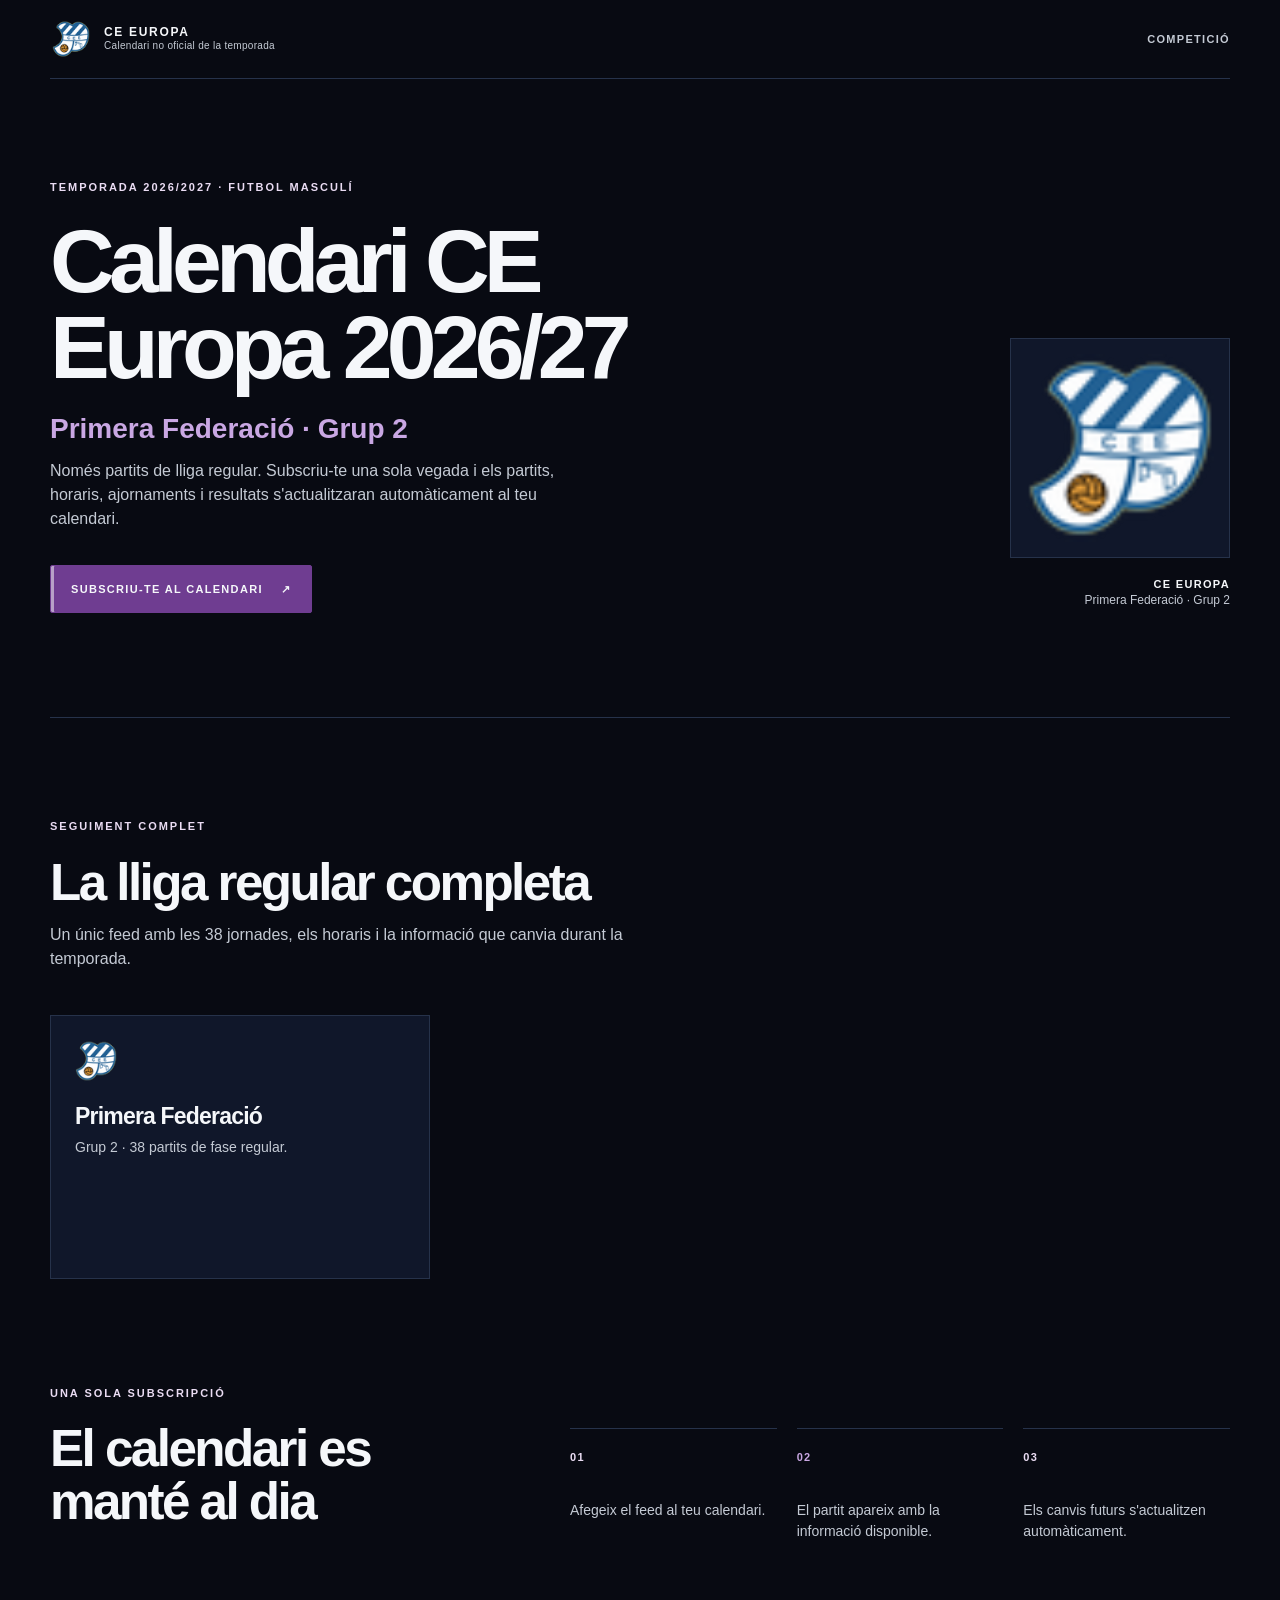
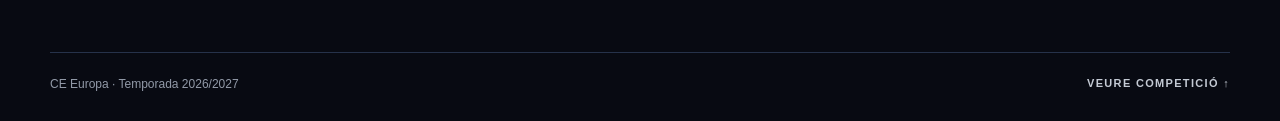
==== public/index.html @ 1fd5951b "feat: add CE Europa calendar sync" ====
<!doctype html>
<html lang="ca">
  <head>
    <meta charset="utf-8" />
    <meta name="viewport" content="width=device-width, initial-scale=1" />
    <meta name="theme-color" content="#09080f" />
    <meta name="description" content="Calendari públic del CE Europa a Primera Federació 2026/27, Grup 2." />
    <title>Calendari CE Europa 2026/27</title>
    <link rel="icon" href="./favicon.svg" type="image/svg+xml" />
    <link rel="stylesheet" href="./styles.css" />
  </head>
  <body>
    <header class="site-header">
      <a class="brand" href="./" aria-label="Inici — CE Europa">
        <img class="brand-shield" src="./assets/europa-crest.png" alt="" width="44" height="40" />
        <span class="wordmark-copy"><strong>CE EUROPA</strong><small>Calendari no oficial de la temporada</small></span>
      </a>
      <a class="header-link" href="#competicions">Competició</a>
    </header>

    <main>
      <section class="hero" aria-labelledby="hero-title">
        <div class="hero-copy">
          <p class="eyebrow">TEMPORADA 2026/2027 · FUTBOL MASCULÍ</p>
          <h1 id="hero-title">Calendari CE Europa 2026/27</h1>
          <p class="hero-subtitle">Primera Federació · Grup 2</p>
          <p class="hero-body">Només partits de lliga regular. Subscriu-te una sola vegada i els partits, horaris, ajornaments i resultats s'actualitzaran automàticament al teu calendari.</p>
          <button class="button button-primary" type="button" data-open-subscription>SUBSCRIU-TE AL CALENDARI <span aria-hidden="true">↗</span></button>
        </div>
        <div class="hero-aside" aria-label="Calendari del CE Europa">
          <div class="hero-shield-frame"><img class="hero-shield" src="./assets/europa-crest.png" alt="Escut del CE Europa" width="190" height="174" /></div>
          <p><span>CE EUROPA</span><br />Primera Federació · Grup 2</p>
        </div>
      </section>

      <section class="competition-section" id="competicions" aria-labelledby="competition-title">
        <div class="section-heading">
          <p class="eyebrow">SEGUIMENT COMPLET</p>
          <h2 id="competition-title">La lliga regular completa</h2>
          <p>Un únic feed amb les 38 jornades, els horaris i la informació que canvia durant la temporada.</p>
        </div>
        <div class="competition-grid">
          <article class="competition-card">
            <img class="competition-logo" src="./assets/europa-crest.png" alt="" aria-hidden="true" width="42" height="42" />
            <h3>Primera Federació</h3>
            <p>Grup 2 · 38 partits de fase regular.</p>
          </article>
        </div>
      </section>

      <section class="how-section" aria-labelledby="how-title">
        <div class="section-heading compact-heading"><p class="eyebrow">UNA SOLA SUBSCRIPCIÓ</p><h2 id="how-title">El calendari es manté al dia</h2></div>
        <div class="steps-grid">
          <div class="step"><span>01</span><p>Afegeix el feed al teu calendari.</p></div>
          <div class="step"><span>02</span><p>El partit apareix amb la informació disponible.</p></div>
          <div class="step"><span>03</span><p>Els canvis futurs s'actualitzen automàticament.</p></div>
        </div>
      </section>
    </main>

    <footer class="site-footer"><span>CE Europa · Temporada 2026/2027</span><a href="#competicions">Veure competició ↑</a></footer>

    <dialog class="subscription-modal" id="subscription-modal" aria-labelledby="modal-title">
      <div class="modal-inner">
        <button class="modal-close" type="button" aria-label="Tanca" data-close-subscription>×</button>
        <p class="eyebrow">AFEGEIX EL CALENDARI</p>
        <h2 id="modal-title">Subscriu-te una sola vegada</h2>
        <p class="modal-intro">Feed HTTPS: els horaris, ajornaments i resultats es mantindran actualitzats automàticament. Actualització automàtica cada 24 hores.</p>
        <div class="feed-box"><span class="feed-label">ENLLAÇ DEL CALENDARI</span><code id="feed-url">Calculant l'enllaç…</code><button class="button button-secondary" type="button" id="copy-feed">COPIA L'ENLLAÇ</button><p class="copy-feedback" id="copy-feedback" role="status" aria-live="polite"></p></div>
        <div class="subscription-options">
          <article class="subscription-option"><span class="option-kicker">01 · GOOGLE</span><h3>Google Calendar</h3><ol><li>Des d'un ordinador, obre Google Calendar.</li><li>Ves a Altres calendaris → + → Des d'URL.</li><li>Enganxa aquest enllaç.</li><li>Confirma l'addició del calendari.</li></ol><details class="android-help"><summary>Si no apareix a Android</summary><p>Obre Google Calendar al mòbil → Configuració → selecciona el teu compte de Google → Mostra'n més → <span id="android-calendar-name">Calendari CE Europa 2026/27</span> → activa Sincronitza.</p></details></article>
          <article class="subscription-option"><span class="option-kicker">02 · APPLE</span><h3>Apple Calendar</h3><p>Afegeix el calendari de subscripció amb aquest enllaç.</p><a class="text-link" id="apple-link" href="#">OBRE AMB APPLE CALENDAR ↗</a></article>
        </div>
        <p class="modal-note">No és una descàrrega. És una subscripció que es refresca segons el calendari de cada servei.</p>
      </div>
    </dialog>
    <script src="./app.js"></script>
  </body>
</html>
---- public/styles.css ----
:root {
  --ink: #f5f7fa;
  --muted: #c4cad4;
  --subtle: #929aa8;
  --canvas: #080a12;
  --canvas-soft: #0b1020;
  --panel: #10172a;
  --panel-strong: #15213a;
  --line: #26324a;
  --blau: #6f3d91;
  --blau-deep: #4f276c;
  --blau-light: #c9a7e3;
  --grana: #b8a1c8;
  --grana-bright: #eadcf3;
  --max-width: 1180px;
}

* { box-sizing: border-box; }

html { scroll-behavior: smooth; }

body {
  margin: 0;
  min-width: 320px;
  overflow-x: hidden;
  background: var(--canvas);
  color: var(--ink);
  font-family: Inter, ui-sans-serif, -apple-system, BlinkMacSystemFont, "Segoe UI", sans-serif;
  font-size: 16px;
  line-height: 1.5;
}

a { color: inherit; text-decoration: none; }
button { font: inherit; }

:where(a, button, summary):focus-visible {
  outline: 3px solid var(--grana-bright);
  outline-offset: 4px;
}

.site-header,
.site-footer {
  width: min(calc(100% - 64px), var(--max-width));
  margin: 0 auto;
}

.site-header {
  display: flex;
  align-items: center;
  justify-content: space-between;
  gap: 24px;
  padding: 20px 0;
  border-bottom: 1px solid var(--line);
}

.brand {
  display: inline-flex;
  min-width: 0;
  align-items: center;
  gap: 12px;
}

.brand-shield {
  display: block;
  flex: 0 0 42px;
  width: 42px;
  height: 38px;
  object-fit: contain;
}

.wordmark-copy {
  display: flex;
  min-width: 0;
  flex-direction: column;
  gap: 1px;
}

.wordmark-copy strong {
  color: var(--ink);
  font-size: 12px;
  font-weight: 800;
  letter-spacing: .14em;
  line-height: 1.1;
  white-space: nowrap;
}

.wordmark-copy small {
  color: var(--muted);
  font-size: 10px;
  letter-spacing: .03em;
  line-height: 1.25;
  white-space: nowrap;
}

.header-link, .site-footer a {
  color: var(--muted);
  font-size: 11px;
  font-weight: 700;
  letter-spacing: .12em;
  text-transform: uppercase;
}

.header-link:hover, .site-footer a:hover, .text-link:hover { color: var(--blau-light); }

.hero,
.competition-section,
.how-section {
  width: min(calc(100% - 64px), var(--max-width));
  margin: 0 auto;
}

.hero {
  position: relative;
  display: grid;
  grid-template-columns: minmax(0, 1.3fr) minmax(260px, .7fr);
  gap: 72px;
  align-items: end;
  min-height: 575px;
  padding: 100px 0 104px;
  border-bottom: 1px solid var(--line);
}

.hero-copy { min-width: 0; }

.eyebrow {
  margin: 0 0 22px;
  color: var(--grana-bright);
  font-size: 11px;
  font-weight: 800;
  letter-spacing: .18em;
}

h1, h2, h3, p { margin-top: 0; }
h1, h2, h3, p { min-width: 0; overflow-wrap: normal; }
code { min-width: 0; overflow-wrap: anywhere; }

h1 {
  max-width: 760px;
  margin-bottom: 22px;
  color: var(--ink);
  font-size: clamp(3.1rem, 7vw, 6.7rem);
  line-height: .96;
  letter-spacing: -.065em;
}

.hero-subtitle {
  margin-bottom: 14px;
  color: var(--blau-light);
  font-size: clamp(1.25rem, 2.5vw, 1.75rem);
  font-weight: 600;
  line-height: 1.2;
}

.hero-body {
  max-width: 560px;
  margin-bottom: 34px;
  color: var(--muted);
  font-size: 16px;
}

.hero-aside {
  display: flex;
  flex-direction: column;
  align-items: flex-end;
  gap: 18px;
  padding-bottom: 4px;
  color: var(--muted);
  text-align: right;
}

.hero-aside p {
  margin: 0;
  font-size: 12px;
  line-height: 1.4;
}

.hero-aside p span {
  color: var(--ink);
  font-size: 11px;
  font-weight: 800;
  letter-spacing: .12em;
}

.hero-shield-frame {
  position: relative;
  width: 220px;
  padding: 15px;
  border: 1px solid var(--line);
  background: var(--panel);
}

.hero-shield {
  display: block;
  width: 100%;
  height: auto;
  object-fit: contain;
}

.button {
  display: inline-flex;
  align-items: center;
  justify-content: center;
  gap: 18px;
  min-height: 48px;
  border: 1px solid transparent;
  border-radius: 2px;
  padding: 13px 20px;
  cursor: pointer;
  font-size: 11px;
  font-weight: 800;
  letter-spacing: .12em;
  transition: background-color .2s ease, border-color .2s ease, color .2s ease;
}

.button-primary {
  border-color: var(--blau);
  background: var(--blau);
  box-shadow: inset 3px 0 0 var(--grana);
  color: var(--ink);
}

.button-primary:hover, .button-primary:focus-visible {
  border-color: var(--grana-bright);
  background: var(--grana-bright);
}

.button-secondary {
  border-color: var(--blau-light);
  background: transparent;
  color: var(--blau-light);
}

.button-secondary:hover, .button-secondary:focus-visible {
  border-color: var(--grana-bright);
  background: var(--grana-bright);
  color: var(--ink);
}

.competition-section { padding: 100px 0 106px; }

.section-heading { max-width: 620px; margin-bottom: 44px; }

.section-heading h2, .how-section h2 {
  margin-bottom: 14px;
  font-size: clamp(2rem, 4vw, 3.7rem);
  line-height: 1.02;
  letter-spacing: -.05em;
}

.section-heading > p:last-child { margin-bottom: 0; color: var(--muted); }

.competition-grid {
  display: grid;
  grid-template-columns: minmax(0, 380px);
  gap: 12px;
}

.competition-card {
  position: relative;
  min-height: 264px;
  border: 1px solid var(--line);
  padding: 24px;
  background: var(--panel);
  transition: border-color .2s ease, background-color .2s ease, transform .2s ease;
}

.competition-card:hover {
  border-color: var(--blau-deep);
  background: var(--panel-strong);
  transform: translateY(-3px);
}

.competition-logo {
  position: absolute;
  top: 24px;
  left: 24px;
  display: block;
  width: auto;
  max-width: calc(100% - 48px);
  object-fit: contain;
  object-position: left center;
}

.competition-card h3 {
  margin-top: 64px;
  margin-bottom: 8px;
  font-size: 23px;
  line-height: 1.08;
  letter-spacing: -.035em;
}

.competition-card p { margin: 0; color: var(--muted); font-size: 14px; }

.how-section {
  display: grid;
  grid-template-columns: .8fr 1.2fr;
  gap: 80px;
  padding: 0 0 110px;
}

.compact-heading { margin: 0; }

.steps-grid {
  display: grid;
  grid-template-columns: repeat(3, minmax(0, 1fr));
  align-self: end;
  gap: 20px;
}

.step { border-top: 1px solid var(--line); padding-top: 15px; }
.step span { color: var(--grana-bright); font-size: 11px; font-weight: 800; letter-spacing: .12em; }
.step:nth-child(even) span { color: var(--blau-light); }
.step p { margin: 32px 0 0; color: var(--muted); font-size: 14px; }

.site-footer {
  display: flex;
  justify-content: space-between;
  gap: 20px;
  padding: 22px 0 28px;
  border-top: 1px solid var(--line);
  color: var(--subtle);
  font-size: 12px;
}

.subscription-modal {
  width: min(900px, calc(100% - 32px));
  max-height: calc(100dvh - 32px);
  margin: auto;
  border: 1px solid var(--line);
  padding: 0;
  background: var(--canvas-soft);
  box-shadow: 0 24px 80px rgba(0, 0, 0, .45);
  color: var(--ink);
}

.subscription-modal::backdrop { background: rgba(3, 5, 12, .86); }

.modal-inner { position: relative; overflow: auto; padding: 48px; }

.modal-close {
  position: absolute;
  top: 20px;
  right: 22px;
  border: 1px solid transparent;
  background: transparent;
  color: var(--muted);
  cursor: pointer;
  font-size: 30px;
  line-height: 1;
}

.modal-close:hover { color: var(--ink); }

.modal-inner h2 {
  max-width: 560px;
  margin-bottom: 14px;
  font-size: clamp(2rem, 5vw, 3.6rem);
  line-height: 1;
  letter-spacing: -.055em;
}

.modal-intro { max-width: 560px; margin-bottom: 28px; color: var(--muted); }

.feed-box {
  display: grid;
  grid-template-columns: 1fr auto;
  gap: 10px 18px;
  align-items: center;
  margin-bottom: 28px;
  border: 1px solid var(--line);
  padding: 18px;
  background: var(--panel);
}

.feed-label {
  grid-column: 1 / -1;
  color: var(--blau-light);
  font-size: 10px;
  font-weight: 800;
  letter-spacing: .16em;
}

.feed-box code {
  min-width: 0;
  color: var(--ink);
  font-family: ui-monospace, SFMono-Regular, Menlo, monospace;
  font-size: 12px;
  overflow-wrap: anywhere;
}

.copy-feedback {
  grid-column: 1 / -1;
  min-height: 18px;
  margin: 0;
  color: var(--blau-light);
  font-size: 12px;
}

.subscription-options {
  display: grid;
  grid-template-columns: repeat(2, minmax(0, 1fr));
  gap: 12px;
}

.subscription-option {
  min-width: 0;
  border: 1px solid var(--line);
  padding: 22px;
}

.option-kicker { color: var(--blau-light); font-size: 10px; font-weight: 800; letter-spacing: .15em; }
.subscription-option:nth-child(2) .option-kicker { color: var(--grana-bright); }

.subscription-option h3 { margin: 22px 0 10px; font-size: 20px; line-height: 1.05; }
.subscription-option p, .subscription-option li { color: var(--muted); font-size: 13px; }
.subscription-option ol { margin: 0; padding-left: 19px; }
.subscription-option li { margin-bottom: 8px; padding-left: 3px; }

.text-link {
  display: inline-block;
  margin-top: 18px;
  color: var(--blau-light);
  font-size: 10px;
  font-weight: 800;
  letter-spacing: .11em;
}

.android-help { margin-top: 18px; border-top: 1px solid var(--line); padding-top: 13px; }
.android-help summary { color: var(--ink); cursor: pointer; font-size: 12px; }
.android-help p { margin: 12px 0 0; }
.modal-note { margin: 24px 0 0; color: var(--subtle); font-size: 12px; }

@media (max-width: 900px) {
  .hero { grid-template-columns: minmax(0, 1fr) minmax(180px, .5fr); gap: 40px; }
  .competition-grid { grid-template-columns: minmax(0, 380px); }
  .how-section { grid-template-columns: 1fr; gap: 42px; }
  .subscription-options { grid-template-columns: 1fr; }
}

@media (max-width: 640px) {
  .site-header, .site-footer, .hero, .competition-section, .how-section {
    width: min(calc(100% - 36px), var(--max-width));
  }

  .site-header { gap: 12px; padding: 18px 0; }
  .brand-shield { flex-basis: 38px; width: 38px; height: 35px; }
  .wordmark-copy strong { font-size: 11px; letter-spacing: .11em; }
  .wordmark-copy small { font-size: 9px; }
  .header-link { display: none; }

  .hero { display: block; min-height: 0; padding: 76px 0 78px; }
  h1 { font-size: clamp(2.75rem, 14vw, 4.5rem); }
  .hero-subtitle, .hero-body, .section-heading > p:last-child { max-width: 320px; }
  .button-primary { width: 100%; }

  .hero-aside {
    flex-direction: row;
    align-items: center;
    margin-top: 68px;
    text-align: left;
  }

  .hero-shield-frame { width: 112px; padding: 8px; }
  .hero-aside p { font-size: 12px; }
  .hero-aside p span { font-size: 10px; }

  .competition-section { padding: 76px 0 82px; }
  .competition-grid { grid-template-columns: 1fr; }
  .competition-card { min-height: 174px; }
  .steps-grid { grid-template-columns: 1fr; gap: 28px; }
  .step p { margin-top: 16px; }
  .site-footer { align-items: flex-start; flex-direction: column; }

  .subscription-modal {
    width: calc(100% - 20px);
    max-height: calc(100dvh - 20px);
  }

  .modal-inner { padding: 38px 20px 24px; }
  .modal-close { top: 12px; right: 12px; }
  .feed-box { grid-template-columns: 1fr; }
  .feed-box .button { width: 100%; }
}
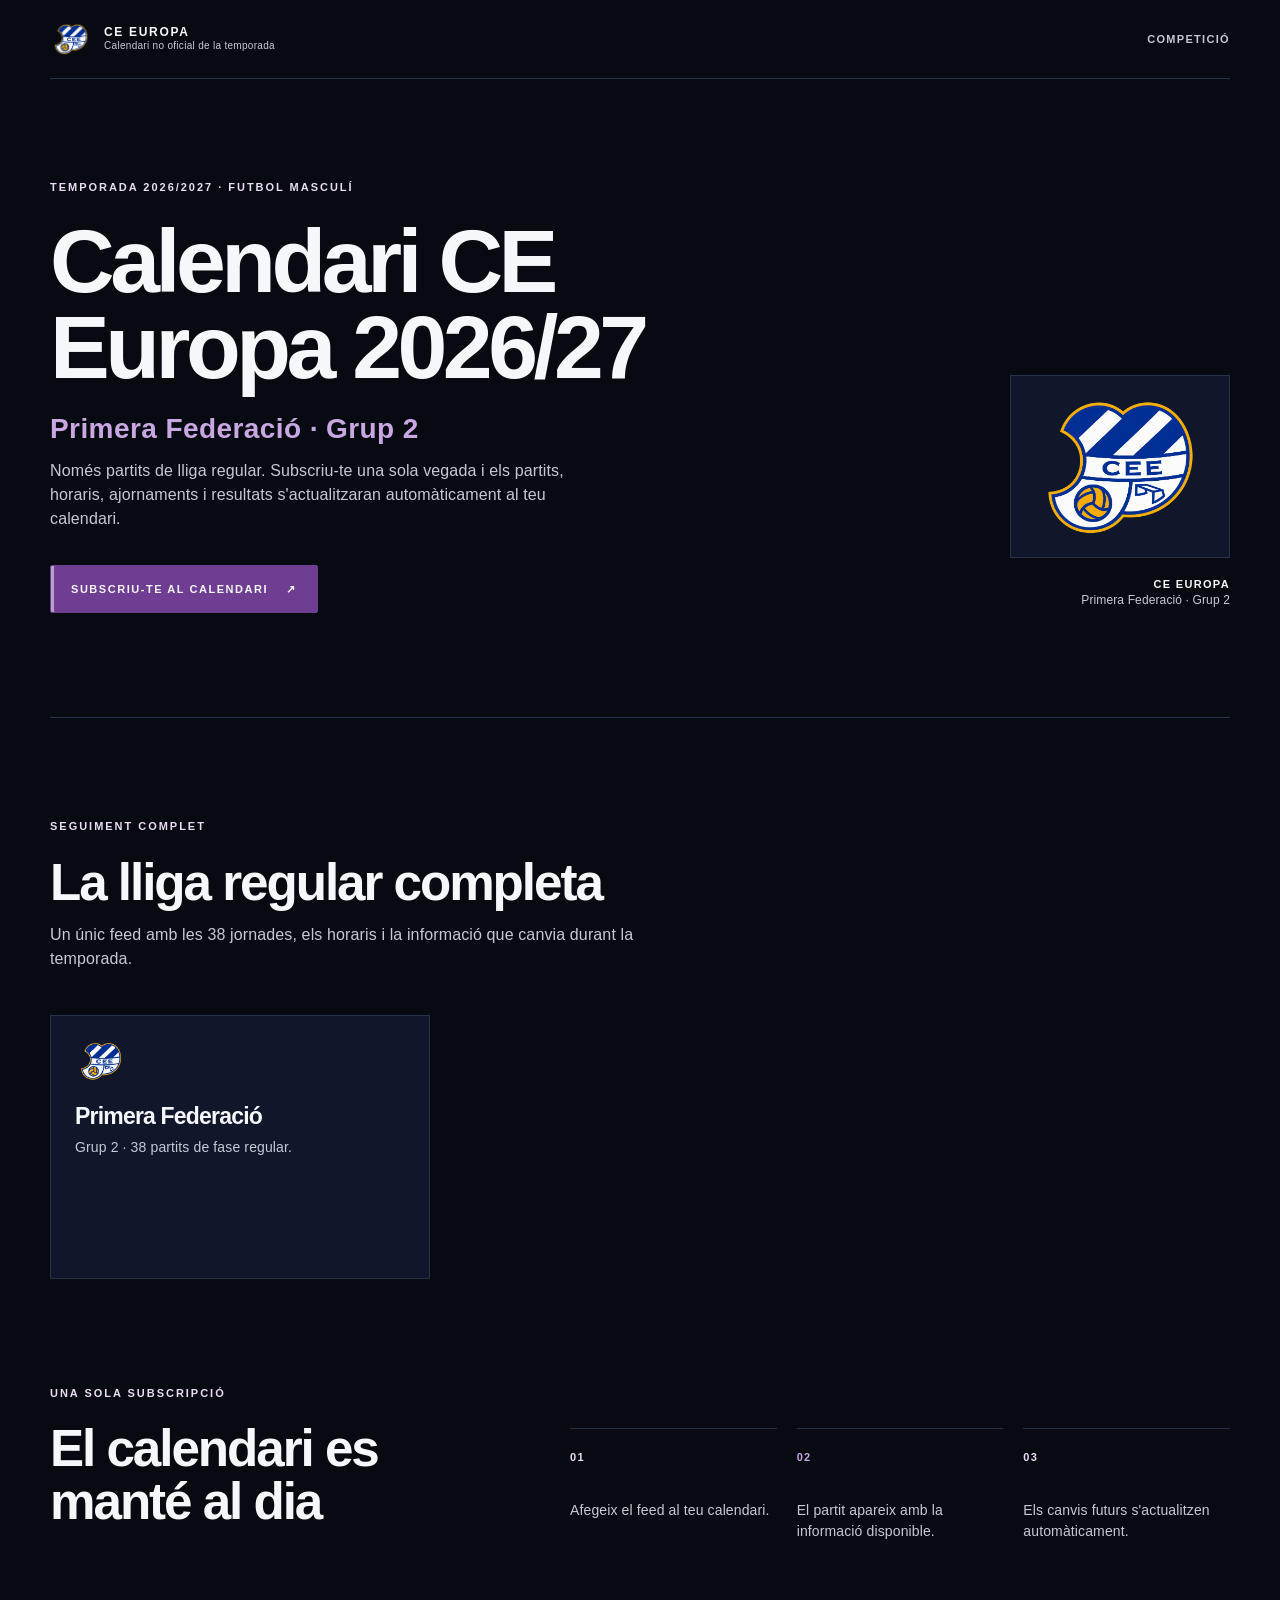
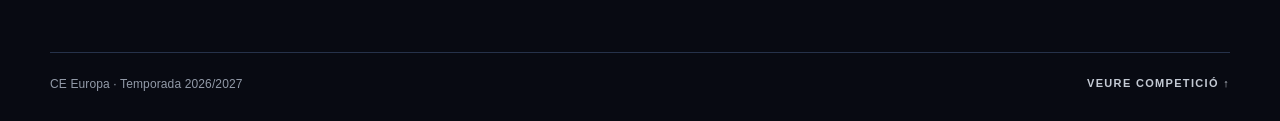
==== commit 51a24162: "feat: refresh CE Europa calendar UI" ====
--- a/public/index.html
+++ b/public/index.html
@@ -12,7 +12,7 @@
   <body>
     <header class="site-header">
       <a class="brand" href="./" aria-label="Inici — CE Europa">
-        <img class="brand-shield" src="./assets/europa-crest.png" alt="" width="44" height="40" />
+        <img class="brand-shield" src="./assets/Europa.png" alt="" width="44" height="40" />
         <span class="wordmark-copy"><strong>CE EUROPA</strong><small>Calendari no oficial de la temporada</small></span>
       </a>
       <a class="header-link" href="#competicions">Competició</a>
@@ -28,7 +28,7 @@
           <button class="button button-primary" type="button" data-open-subscription>SUBSCRIU-TE AL CALENDARI <span aria-hidden="true">↗</span></button>
         </div>
         <div class="hero-aside" aria-label="Calendari del CE Europa">
-          <div class="hero-shield-frame"><img class="hero-shield" src="./assets/europa-crest.png" alt="Escut del CE Europa" width="190" height="174" /></div>
+          <div class="hero-shield-frame"><img class="hero-shield" src="./assets/Europa.png" alt="Escut del CE Europa" width="190" height="174" /></div>
           <p><span>CE EUROPA</span><br />Primera Federació · Grup 2</p>
         </div>
       </section>
@@ -41,7 +41,7 @@
         </div>
         <div class="competition-grid">
           <article class="competition-card">
-            <img class="competition-logo" src="./assets/europa-crest.png" alt="" aria-hidden="true" width="42" height="42" />
+            <img class="competition-logo" src="./assets/Europa.png" alt="" aria-hidden="true" width="42" height="42" />
             <h3>Primera Federació</h3>
             <p>Grup 2 · 38 partits de fase regular.</p>
           </article>
@@ -66,11 +66,11 @@
         <p class="eyebrow">AFEGEIX EL CALENDARI</p>
         <h2 id="modal-title">Subscriu-te una sola vegada</h2>
         <p class="modal-intro">Feed HTTPS: els horaris, ajornaments i resultats es mantindran actualitzats automàticament. Actualització automàtica cada 24 hores.</p>
-        <div class="feed-box"><span class="feed-label">ENLLAÇ DEL CALENDARI</span><code id="feed-url">Calculant l'enllaç…</code><button class="button button-secondary" type="button" id="copy-feed">COPIA L'ENLLAÇ</button><p class="copy-feedback" id="copy-feedback" role="status" aria-live="polite"></p></div>
         <div class="subscription-options">
-          <article class="subscription-option"><span class="option-kicker">01 · GOOGLE</span><h3>Google Calendar</h3><ol><li>Des d'un ordinador, obre Google Calendar.</li><li>Ves a Altres calendaris → + → Des d'URL.</li><li>Enganxa aquest enllaç.</li><li>Confirma l'addició del calendari.</li></ol><details class="android-help"><summary>Si no apareix a Android</summary><p>Obre Google Calendar al mòbil → Configuració → selecciona el teu compte de Google → Mostra'n més → <span id="android-calendar-name">Calendari CE Europa 2026/27</span> → activa Sincronitza.</p></details></article>
-          <article class="subscription-option"><span class="option-kicker">02 · APPLE</span><h3>Apple Calendar</h3><p>Afegeix el calendari de subscripció amb aquest enllaç.</p><a class="text-link" id="apple-link" href="#">OBRE AMB APPLE CALENDAR ↗</a></article>
+          <article class="subscription-option"><span class="option-kicker">01 · APPLE</span><h3>Apple Calendar</h3><p>Afegeix el calendari de subscripció amb aquest enllaç.</p><a class="button button-primary subscription-action" id="apple-link" href="#">OBRE AMB APPLE CALENDAR <span aria-hidden="true">↗</span></a></article>
+          <article class="subscription-option"><span class="option-kicker">02 · GOOGLE</span><h3>Google Calendar</h3><p>Des d'un ordinador, obre Google Calendar i afegeix el calendari des d'URL.</p><a class="button button-secondary subscription-action" href="https://calendar.google.com/calendar/" target="_blank" rel="noopener">OBRE GOOGLE CALENDAR <span aria-hidden="true">↗</span></a><ol><li>Ves a Altres calendaris → + → Des d'URL.</li><li>Enganxa aquest enllaç.</li><li>Confirma l'addició del calendari.</li></ol><details class="android-help"><summary>Si no apareix a Android</summary><p>Obre Google Calendar al mòbil → Configuració → selecciona el teu compte de Google → Mostra'n més → <span id="android-calendar-name">Calendari CE Europa 2026/27</span> → activa Sincronitza.</p></details></article>
         </div>
+        <div class="feed-box"><span class="feed-label">ENLLAÇ DIRECTE DEL CALENDARI</span><code id="feed-url">Calculant l'enllaç…</code><button class="button button-secondary" type="button" id="copy-feed">COPIA L'ENLLAÇ</button><p class="copy-feedback" id="copy-feedback" role="status" aria-live="polite"></p></div>
         <p class="modal-note">No és una descàrrega. És una subscripció que es refresca segons el calendari de cada servei.</p>
       </div>
     </dialog>
--- a/public/styles.css
+++ b/public/styles.css
@@ -27,6 +27,7 @@
   color: var(--ink);
   font-family: Inter, ui-sans-serif, -apple-system, BlinkMacSystemFont, "Segoe UI", sans-serif;
   font-size: 16px;
+  letter-spacing: .008em;
   line-height: 1.5;
 }
 
@@ -140,7 +141,7 @@
   color: var(--ink);
   font-size: clamp(3.1rem, 7vw, 6.7rem);
   line-height: .96;
-  letter-spacing: -.065em;
+  letter-spacing: -.05em;
 }
 
 .hero-subtitle {
@@ -149,6 +150,7 @@
   font-size: clamp(1.25rem, 2.5vw, 1.75rem);
   font-weight: 600;
   line-height: 1.2;
+  letter-spacing: .015em;
 }
 
 .hero-body {
@@ -208,7 +210,7 @@
   cursor: pointer;
   font-size: 11px;
   font-weight: 800;
-  letter-spacing: .12em;
+  letter-spacing: .14em;
   transition: background-color .2s ease, border-color .2s ease, color .2s ease;
 }
 
@@ -244,7 +246,7 @@
   margin-bottom: 14px;
   font-size: clamp(2rem, 4vw, 3.7rem);
   line-height: 1.02;
-  letter-spacing: -.05em;
+  letter-spacing: -.04em;
 }
 
 .section-heading > p:last-child { margin-bottom: 0; color: var(--muted); }
@@ -335,7 +337,7 @@
 
 .subscription-modal::backdrop { background: rgba(3, 5, 12, .86); }
 
-.modal-inner { position: relative; overflow: auto; padding: 48px; }
+.modal-inner { position: relative; overflow: auto; padding: 48px; letter-spacing: .01em; }
 
 .modal-close {
   position: absolute;
@@ -356,7 +358,7 @@
   margin-bottom: 14px;
   font-size: clamp(2rem, 5vw, 3.6rem);
   line-height: 1;
-  letter-spacing: -.055em;
+  letter-spacing: -.045em;
 }
 
 .modal-intro { max-width: 560px; margin-bottom: 28px; color: var(--muted); }
@@ -366,10 +368,10 @@
   grid-template-columns: 1fr auto;
   gap: 10px 18px;
   align-items: center;
-  margin-bottom: 28px;
+  margin-top: 28px;
   border: 1px solid var(--line);
   padding: 18px;
-  background: var(--panel);
+  background: transparent;
 }
 
 .feed-label {
@@ -382,9 +384,10 @@
 
 .feed-box code {
   min-width: 0;
-  color: var(--ink);
+  color: var(--muted);
   font-family: ui-monospace, SFMono-Regular, Menlo, monospace;
   font-size: 12px;
+  letter-spacing: 0;
   overflow-wrap: anywhere;
 }
 
@@ -408,13 +411,15 @@
   padding: 22px;
 }
 
-.option-kicker { color: var(--blau-light); font-size: 10px; font-weight: 800; letter-spacing: .15em; }
+.option-kicker { color: var(--blau-light); font-size: 10px; font-weight: 800; letter-spacing: .16em; }
 .subscription-option:nth-child(2) .option-kicker { color: var(--grana-bright); }
 
-.subscription-option h3 { margin: 22px 0 10px; font-size: 20px; line-height: 1.05; }
+.subscription-option h3 { margin: 22px 0 10px; font-size: 20px; line-height: 1.05; letter-spacing: .01em; }
 .subscription-option p, .subscription-option li { color: var(--muted); font-size: 13px; }
-.subscription-option ol { margin: 0; padding-left: 19px; }
+.subscription-option ol { margin: 18px 0 0; padding-left: 19px; }
 .subscription-option li { margin-bottom: 8px; padding-left: 3px; }
+
+.subscription-action { width: 100%; margin-top: 6px; }
 
 .text-link {
   display: inline-block;
@@ -422,13 +427,13 @@
   color: var(--blau-light);
   font-size: 10px;
   font-weight: 800;
-  letter-spacing: .11em;
+  letter-spacing: .13em;
 }
 
 .android-help { margin-top: 18px; border-top: 1px solid var(--line); padding-top: 13px; }
 .android-help summary { color: var(--ink); cursor: pointer; font-size: 12px; }
 .android-help p { margin: 12px 0 0; }
-.modal-note { margin: 24px 0 0; color: var(--subtle); font-size: 12px; }
+.modal-note { margin: 24px 0 0; color: var(--subtle); font-size: 12px; letter-spacing: .015em; }
 
 @media (max-width: 900px) {
   .hero { grid-template-columns: minmax(0, 1fr) minmax(180px, .5fr); gap: 40px; }
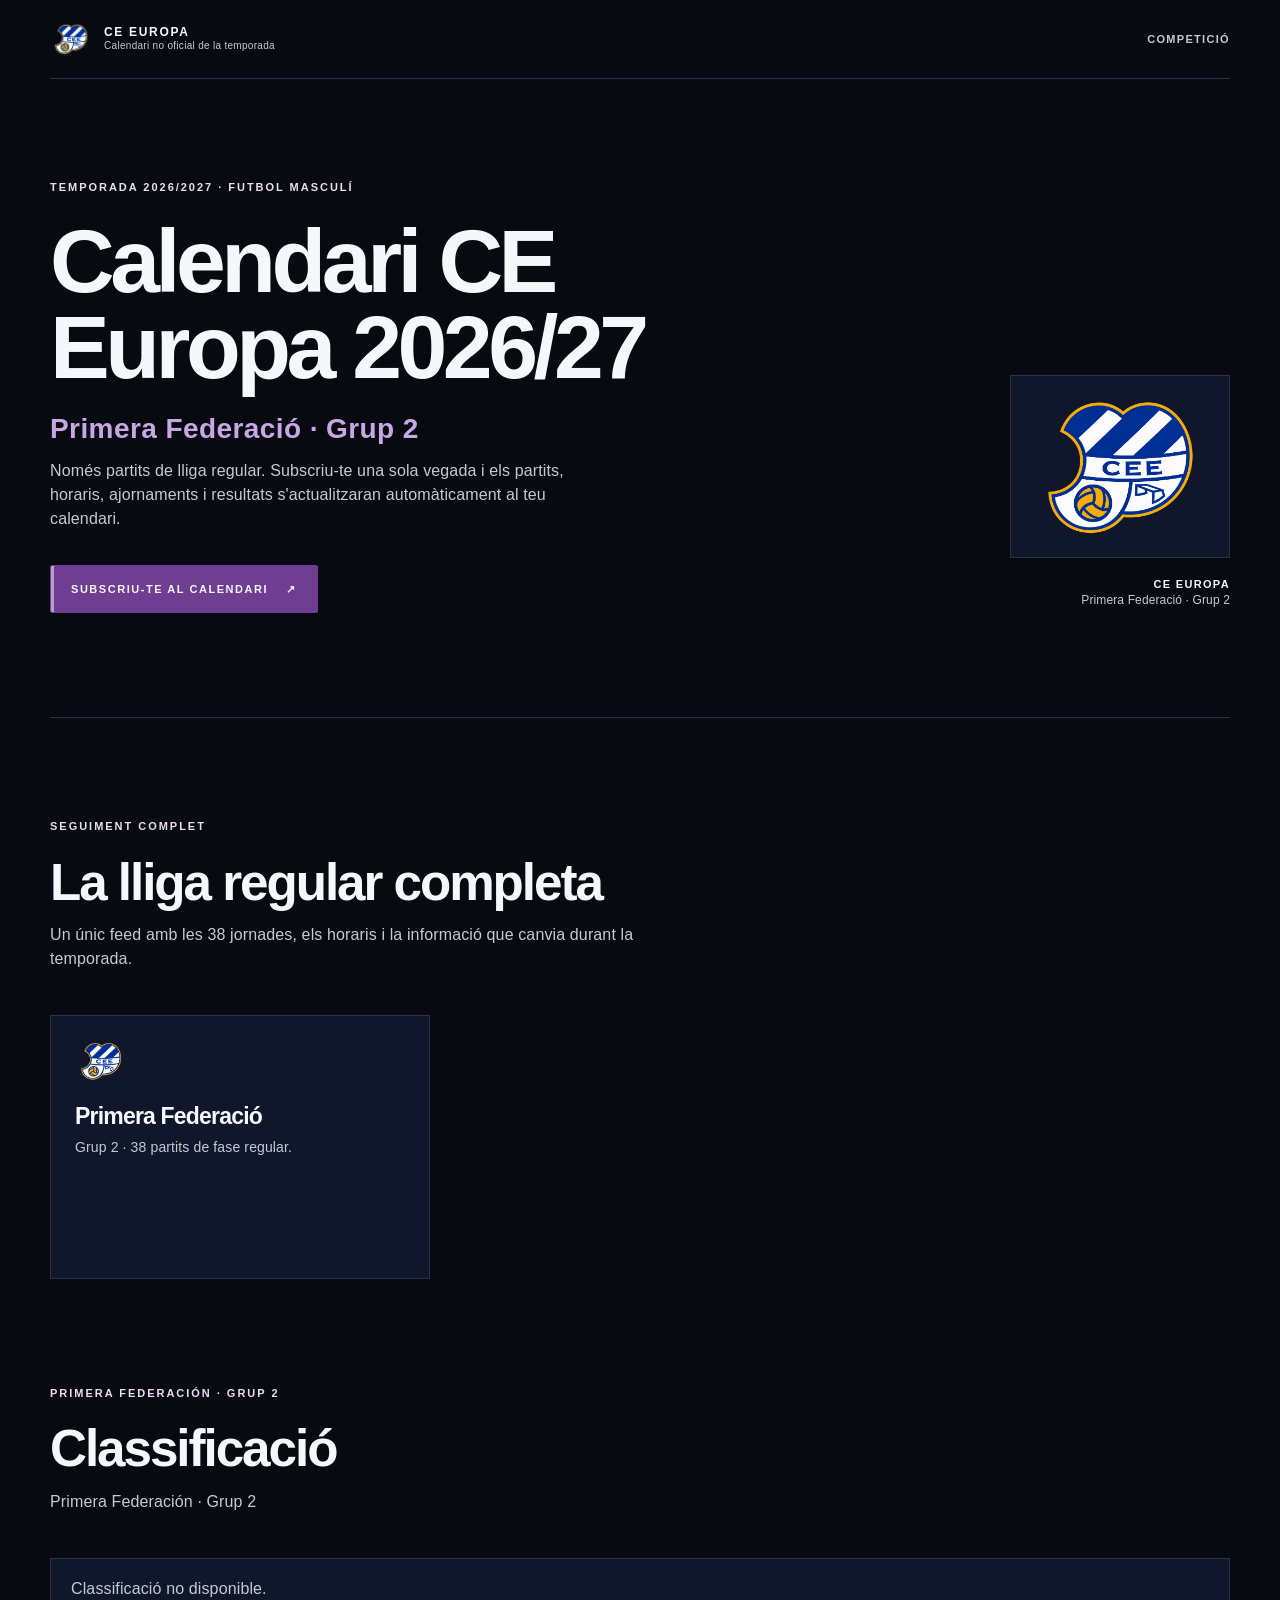
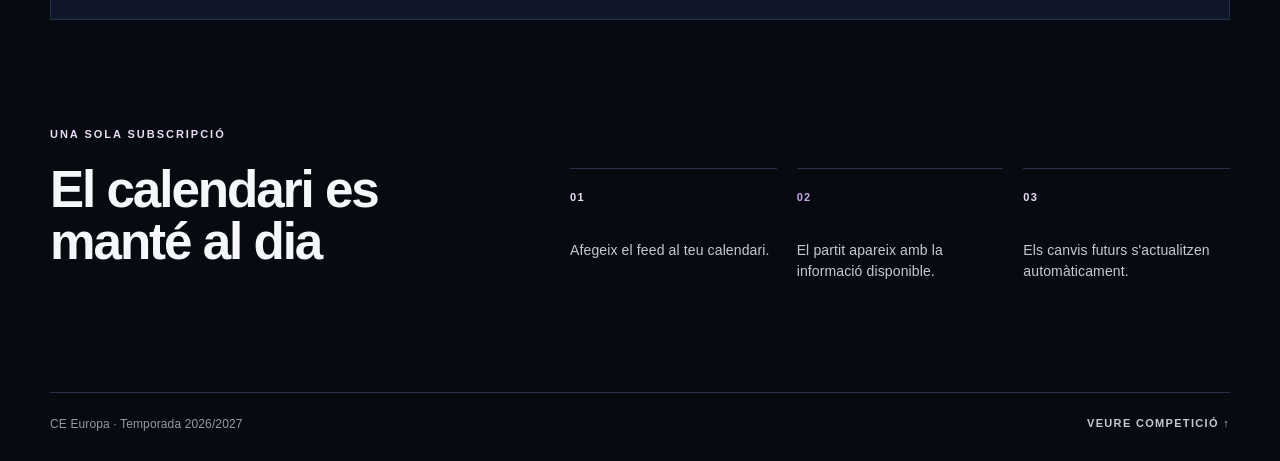
==== commit 25d29ab8: "feat: add RFEF standings section" ====
--- a/public/index.html
+++ b/public/index.html
@@ -48,6 +48,35 @@
         </div>
       </section>
 
+      <section class="standings-section" id="classificacio" aria-labelledby="standings-title">
+        <div class="section-heading">
+          <p class="eyebrow">PRIMERA FEDERACIÓN · GRUP 2</p>
+          <h2 id="standings-title">Classificació</h2>
+          <p>Primera Federación · Grup 2</p>
+        </div>
+        <p class="standings-status" id="standings-status" role="status" aria-live="polite">Carregant la classificació…</p>
+        <div class="standings-table-wrap" id="standings-table-wrap" hidden>
+          <table class="standings-table">
+            <caption class="visually-hidden">Classificació Primera Federación · Grup 2</caption>
+            <thead>
+              <tr>
+                <th scope="col">Pos</th>
+                <th scope="col" class="team-column">Equip</th>
+                <th scope="col">PJ</th>
+                <th scope="col">G</th>
+                <th scope="col">E</th>
+                <th scope="col">P</th>
+                <th scope="col">GF</th>
+                <th scope="col">GC</th>
+                <th scope="col">DG</th>
+                <th scope="col">Pts</th>
+              </tr>
+            </thead>
+            <tbody id="standings-body"></tbody>
+          </table>
+        </div>
+      </section>
+
       <section class="how-section" aria-labelledby="how-title">
         <div class="section-heading compact-heading"><p class="eyebrow">UNA SOLA SUBSCRIPCIÓ</p><h2 id="how-title">El calendari es manté al dia</h2></div>
         <div class="steps-grid">
@@ -67,8 +96,8 @@
         <h2 id="modal-title">Subscriu-te una sola vegada</h2>
         <p class="modal-intro">Feed HTTPS: els horaris, ajornaments i resultats es mantindran actualitzats automàticament. Actualització automàtica cada 24 hores.</p>
         <div class="subscription-options">
-          <article class="subscription-option"><span class="option-kicker">01 · APPLE</span><h3>Apple Calendar</h3><p>Afegeix el calendari de subscripció amb aquest enllaç.</p><a class="button button-primary subscription-action" id="apple-link" href="#">OBRE AMB APPLE CALENDAR <span aria-hidden="true">↗</span></a></article>
-          <article class="subscription-option"><span class="option-kicker">02 · GOOGLE</span><h3>Google Calendar</h3><p>Des d'un ordinador, obre Google Calendar i afegeix el calendari des d'URL.</p><a class="button button-secondary subscription-action" href="https://calendar.google.com/calendar/" target="_blank" rel="noopener">OBRE GOOGLE CALENDAR <span aria-hidden="true">↗</span></a><ol><li>Ves a Altres calendaris → + → Des d'URL.</li><li>Enganxa aquest enllaç.</li><li>Confirma l'addició del calendari.</li></ol><details class="android-help"><summary>Si no apareix a Android</summary><p>Obre Google Calendar al mòbil → Configuració → selecciona el teu compte de Google → Mostra'n més → <span id="android-calendar-name">Calendari CE Europa 2026/27</span> → activa Sincronitza.</p></details></article>
+          <article class="subscription-option"><span class="option-kicker">01 · APPLE</span><h3>Apple Calendar</h3><p>Afegeix el calendari de subscripció amb aquest enllaç.</p><a class="button button-primary subscription-action" id="apple-link" href="#"><span class="subscription-action-content">OBRE AMB APPLE CALENDAR <span aria-hidden="true">↗</span></span></a></article>
+          <article class="subscription-option"><span class="option-kicker">02 · GOOGLE</span><h3>Google Calendar</h3><p>Des d'un ordinador, obre Google Calendar i afegeix el calendari des d'URL.</p><a class="button button-primary subscription-action" href="https://calendar.google.com/calendar/" target="_blank" rel="noopener"><span class="subscription-action-content">OBRE AMB GOOGLE CALENDAR <span aria-hidden="true">↗</span></span></a><ol><li>Ves a Altres calendaris → + → Des d'URL.</li><li>Enganxa aquest enllaç.</li><li>Confirma l'addició del calendari.</li></ol><details class="android-help"><summary>Si no apareix a Android</summary><p>Obre Google Calendar al mòbil → Configuració → selecciona el teu compte de Google → Mostra'n més → <span id="android-calendar-name">Calendari CE Europa 2026/27</span> → activa Sincronitza.</p></details></article>
         </div>
         <div class="feed-box"><span class="feed-label">ENLLAÇ DIRECTE DEL CALENDARI</span><code id="feed-url">Calculant l'enllaç…</code><button class="button button-secondary" type="button" id="copy-feed">COPIA L'ENLLAÇ</button><p class="copy-feedback" id="copy-feedback" role="status" aria-live="polite"></p></div>
         <p class="modal-note">No és una descàrrega. És una subscripció que es refresca segons el calendari de cada servei.</p>
--- a/public/styles.css
+++ b/public/styles.css
@@ -105,6 +105,7 @@
 
 .hero,
 .competition-section,
+.standings-section,
 .how-section {
   width: min(calc(100% - 64px), var(--max-width));
   margin: 0 auto;
@@ -293,6 +294,98 @@
 
 .competition-card p { margin: 0; color: var(--muted); font-size: 14px; }
 
+.standings-section {
+  padding: 0 0 106px;
+}
+
+.standings-status {
+  margin: 0;
+  border: 1px solid var(--line);
+  padding: 18px 20px;
+  color: var(--muted);
+  background: var(--panel);
+}
+
+.standings-table-wrap {
+  overflow-x: auto;
+  border: 1px solid var(--line);
+  background: var(--panel);
+}
+
+.standings-table {
+  width: 100%;
+  min-width: 760px;
+  border-collapse: collapse;
+  font-size: 13px;
+}
+
+.standings-table th {
+  border-bottom: 1px solid var(--line);
+  padding: 15px 14px;
+  color: var(--blau-light);
+  font-size: 10px;
+  font-weight: 800;
+  letter-spacing: .14em;
+  text-align: right;
+  text-transform: uppercase;
+}
+
+.standings-table th:first-child,
+.standings-table td:first-child { padding-left: 20px; }
+
+.standings-table th:last-child,
+.standings-table td:last-child { padding-right: 20px; }
+
+.standings-table .team-column,
+.standings-table td:nth-child(2) { text-align: left; }
+
+.standings-table td {
+  border-top: 1px solid rgba(38, 50, 74, .72);
+  padding: 14px;
+  color: var(--muted);
+  text-align: right;
+  white-space: nowrap;
+}
+
+.standings-table tbody tr { transition: background-color .2s ease; }
+.standings-table tbody tr:hover { background: var(--panel-strong); }
+
+.standings-table td:first-child {
+  color: var(--subtle);
+  font-size: 12px;
+  font-weight: 800;
+}
+
+.standings-table td:nth-child(2) {
+  color: var(--ink);
+  font-weight: 650;
+}
+
+.standings-table td:last-child {
+  color: var(--ink);
+  font-weight: 800;
+}
+
+.standings-table .standings-row-europa {
+  background: rgba(111, 61, 145, .18);
+  box-shadow: inset 3px 0 0 var(--grana);
+}
+
+.standings-table .standings-row-europa td:first-child,
+.standings-table .standings-row-europa td:nth-child(2) {
+  color: var(--grana-bright);
+}
+
+.visually-hidden {
+  position: absolute;
+  width: 1px;
+  height: 1px;
+  overflow: hidden;
+  clip: rect(0 0 0 0);
+  clip-path: inset(50%);
+  white-space: nowrap;
+}
+
 .how-section {
   display: grid;
   grid-template-columns: .8fr 1.2fr;
@@ -419,7 +512,21 @@
 .subscription-option ol { margin: 18px 0 0; padding-left: 19px; }
 .subscription-option li { margin-bottom: 8px; padding-left: 3px; }
 
-.subscription-action { width: 100%; margin-top: 6px; }
+.subscription-action {
+  width: 100%;
+  margin-top: 6px;
+  gap: 0;
+  justify-content: center;
+  text-align: center;
+}
+
+.subscription-action-content {
+  display: inline-flex;
+  align-items: center;
+  justify-content: center;
+  gap: 10px;
+  white-space: nowrap;
+}
 
 .text-link {
   display: inline-block;
@@ -443,7 +550,7 @@
 }
 
 @media (max-width: 640px) {
-  .site-header, .site-footer, .hero, .competition-section, .how-section {
+  .site-header, .site-footer, .hero, .competition-section, .standings-section, .how-section {
     width: min(calc(100% - 36px), var(--max-width));
   }
 
@@ -470,6 +577,7 @@
   .hero-aside p span { font-size: 10px; }
 
   .competition-section { padding: 76px 0 82px; }
+  .standings-section { padding: 0 0 82px; }
   .competition-grid { grid-template-columns: 1fr; }
   .competition-card { min-height: 174px; }
   .steps-grid { grid-template-columns: 1fr; gap: 28px; }
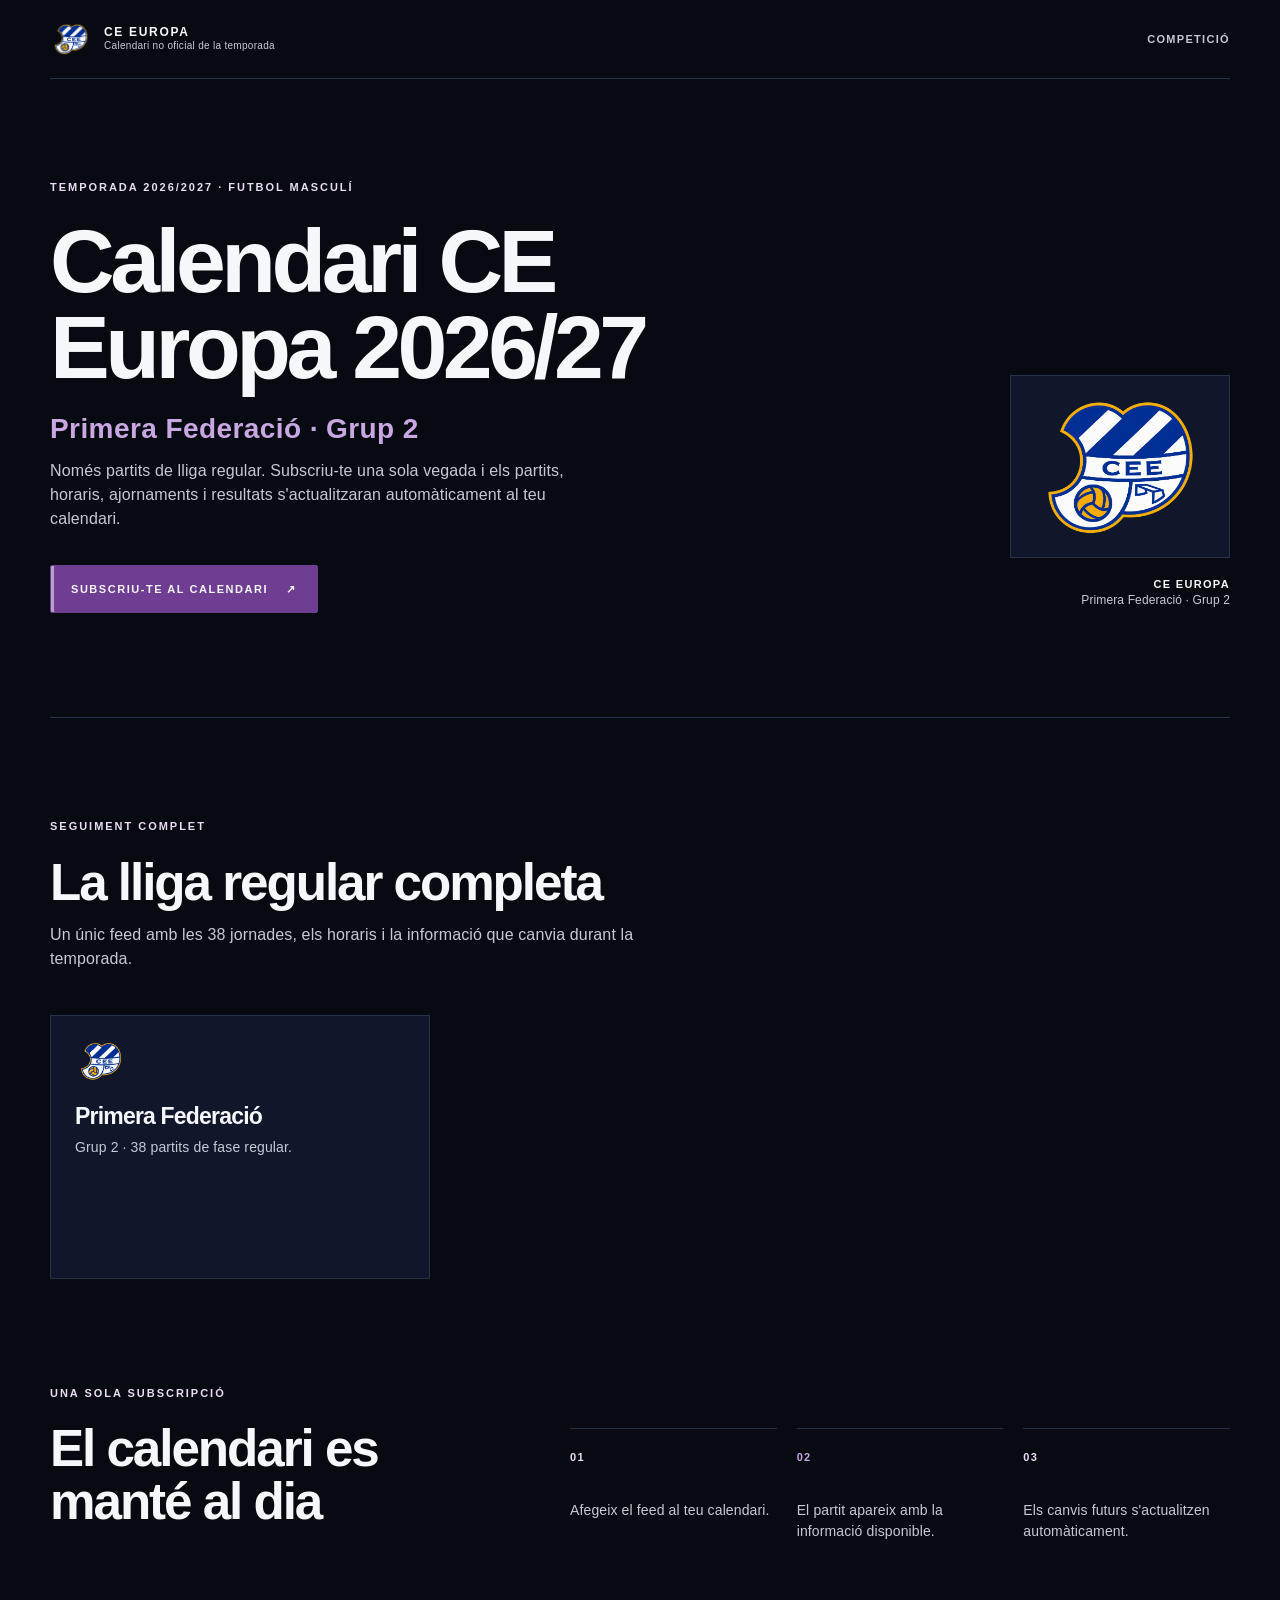
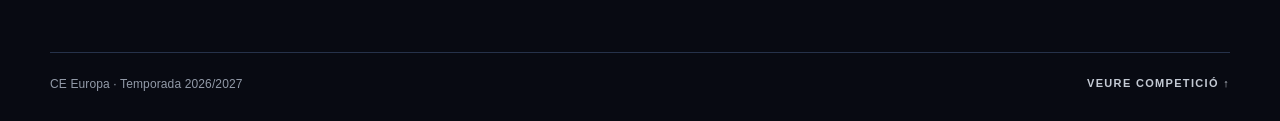
==== commit 32aea173: "fix: include standings in mobile calendar feed" ====
--- a/public/index.html
+++ b/public/index.html
@@ -48,35 +48,6 @@
         </div>
       </section>
 
-      <section class="standings-section" id="classificacio" aria-labelledby="standings-title">
-        <div class="section-heading">
-          <p class="eyebrow">PRIMERA FEDERACIÓN · GRUP 2</p>
-          <h2 id="standings-title">Classificació</h2>
-          <p>Primera Federación · Grup 2</p>
-        </div>
-        <p class="standings-status" id="standings-status" role="status" aria-live="polite">Carregant la classificació…</p>
-        <div class="standings-table-wrap" id="standings-table-wrap" hidden>
-          <table class="standings-table">
-            <caption class="visually-hidden">Classificació Primera Federación · Grup 2</caption>
-            <thead>
-              <tr>
-                <th scope="col">Pos</th>
-                <th scope="col" class="team-column">Equip</th>
-                <th scope="col">PJ</th>
-                <th scope="col">G</th>
-                <th scope="col">E</th>
-                <th scope="col">P</th>
-                <th scope="col">GF</th>
-                <th scope="col">GC</th>
-                <th scope="col">DG</th>
-                <th scope="col">Pts</th>
-              </tr>
-            </thead>
-            <tbody id="standings-body"></tbody>
-          </table>
-        </div>
-      </section>
-
       <section class="how-section" aria-labelledby="how-title">
         <div class="section-heading compact-heading"><p class="eyebrow">UNA SOLA SUBSCRIPCIÓ</p><h2 id="how-title">El calendari es manté al dia</h2></div>
         <div class="steps-grid">
--- a/public/styles.css
+++ b/public/styles.css
@@ -105,7 +105,6 @@
 
 .hero,
 .competition-section,
-.standings-section,
 .how-section {
   width: min(calc(100% - 64px), var(--max-width));
   margin: 0 auto;
@@ -294,98 +293,6 @@
 
 .competition-card p { margin: 0; color: var(--muted); font-size: 14px; }
 
-.standings-section {
-  padding: 0 0 106px;
-}
-
-.standings-status {
-  margin: 0;
-  border: 1px solid var(--line);
-  padding: 18px 20px;
-  color: var(--muted);
-  background: var(--panel);
-}
-
-.standings-table-wrap {
-  overflow-x: auto;
-  border: 1px solid var(--line);
-  background: var(--panel);
-}
-
-.standings-table {
-  width: 100%;
-  min-width: 760px;
-  border-collapse: collapse;
-  font-size: 13px;
-}
-
-.standings-table th {
-  border-bottom: 1px solid var(--line);
-  padding: 15px 14px;
-  color: var(--blau-light);
-  font-size: 10px;
-  font-weight: 800;
-  letter-spacing: .14em;
-  text-align: right;
-  text-transform: uppercase;
-}
-
-.standings-table th:first-child,
-.standings-table td:first-child { padding-left: 20px; }
-
-.standings-table th:last-child,
-.standings-table td:last-child { padding-right: 20px; }
-
-.standings-table .team-column,
-.standings-table td:nth-child(2) { text-align: left; }
-
-.standings-table td {
-  border-top: 1px solid rgba(38, 50, 74, .72);
-  padding: 14px;
-  color: var(--muted);
-  text-align: right;
-  white-space: nowrap;
-}
-
-.standings-table tbody tr { transition: background-color .2s ease; }
-.standings-table tbody tr:hover { background: var(--panel-strong); }
-
-.standings-table td:first-child {
-  color: var(--subtle);
-  font-size: 12px;
-  font-weight: 800;
-}
-
-.standings-table td:nth-child(2) {
-  color: var(--ink);
-  font-weight: 650;
-}
-
-.standings-table td:last-child {
-  color: var(--ink);
-  font-weight: 800;
-}
-
-.standings-table .standings-row-europa {
-  background: rgba(111, 61, 145, .18);
-  box-shadow: inset 3px 0 0 var(--grana);
-}
-
-.standings-table .standings-row-europa td:first-child,
-.standings-table .standings-row-europa td:nth-child(2) {
-  color: var(--grana-bright);
-}
-
-.visually-hidden {
-  position: absolute;
-  width: 1px;
-  height: 1px;
-  overflow: hidden;
-  clip: rect(0 0 0 0);
-  clip-path: inset(50%);
-  white-space: nowrap;
-}
-
 .how-section {
   display: grid;
   grid-template-columns: .8fr 1.2fr;
@@ -550,7 +457,7 @@
 }
 
 @media (max-width: 640px) {
-  .site-header, .site-footer, .hero, .competition-section, .standings-section, .how-section {
+  .site-header, .site-footer, .hero, .competition-section, .how-section {
     width: min(calc(100% - 36px), var(--max-width));
   }
 
@@ -577,7 +484,6 @@
   .hero-aside p span { font-size: 10px; }
 
   .competition-section { padding: 76px 0 82px; }
-  .standings-section { padding: 0 0 82px; }
   .competition-grid { grid-template-columns: 1fr; }
   .competition-card { min-height: 174px; }
   .steps-grid { grid-template-columns: 1fr; gap: 28px; }
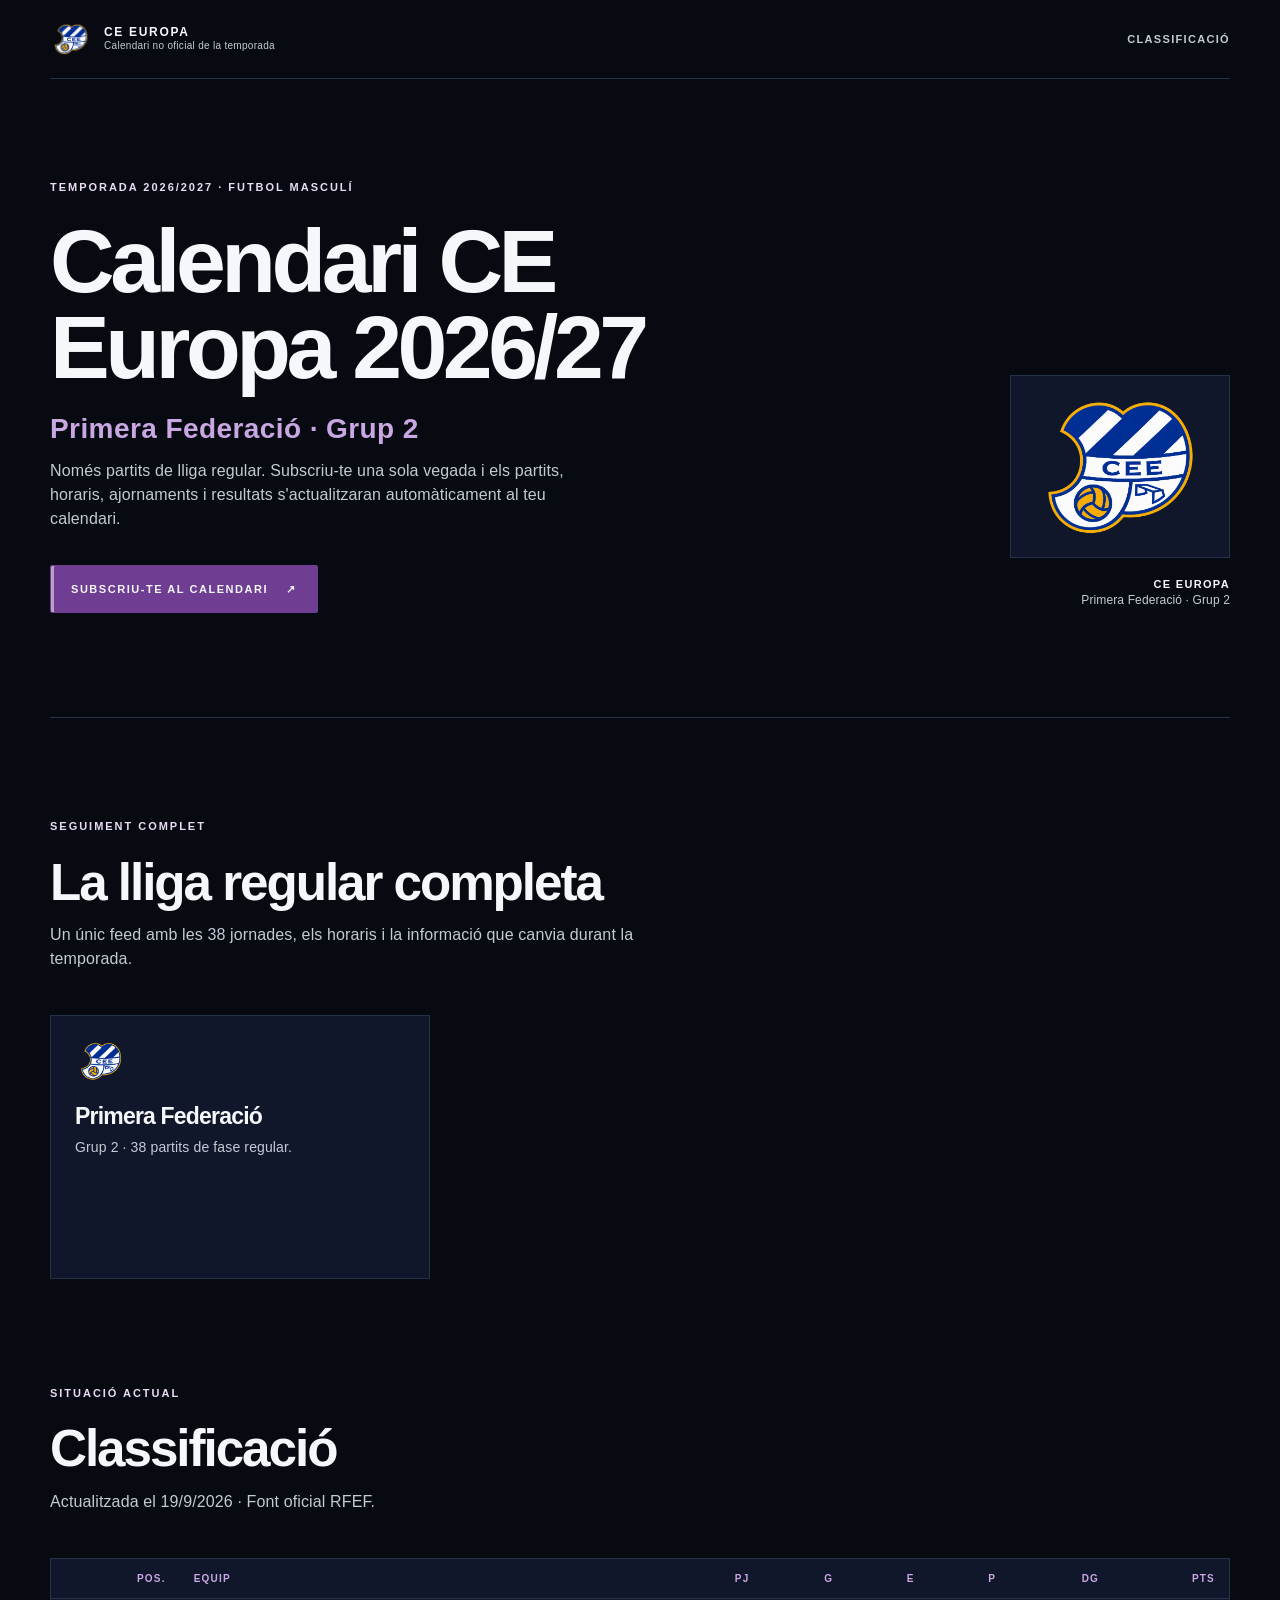
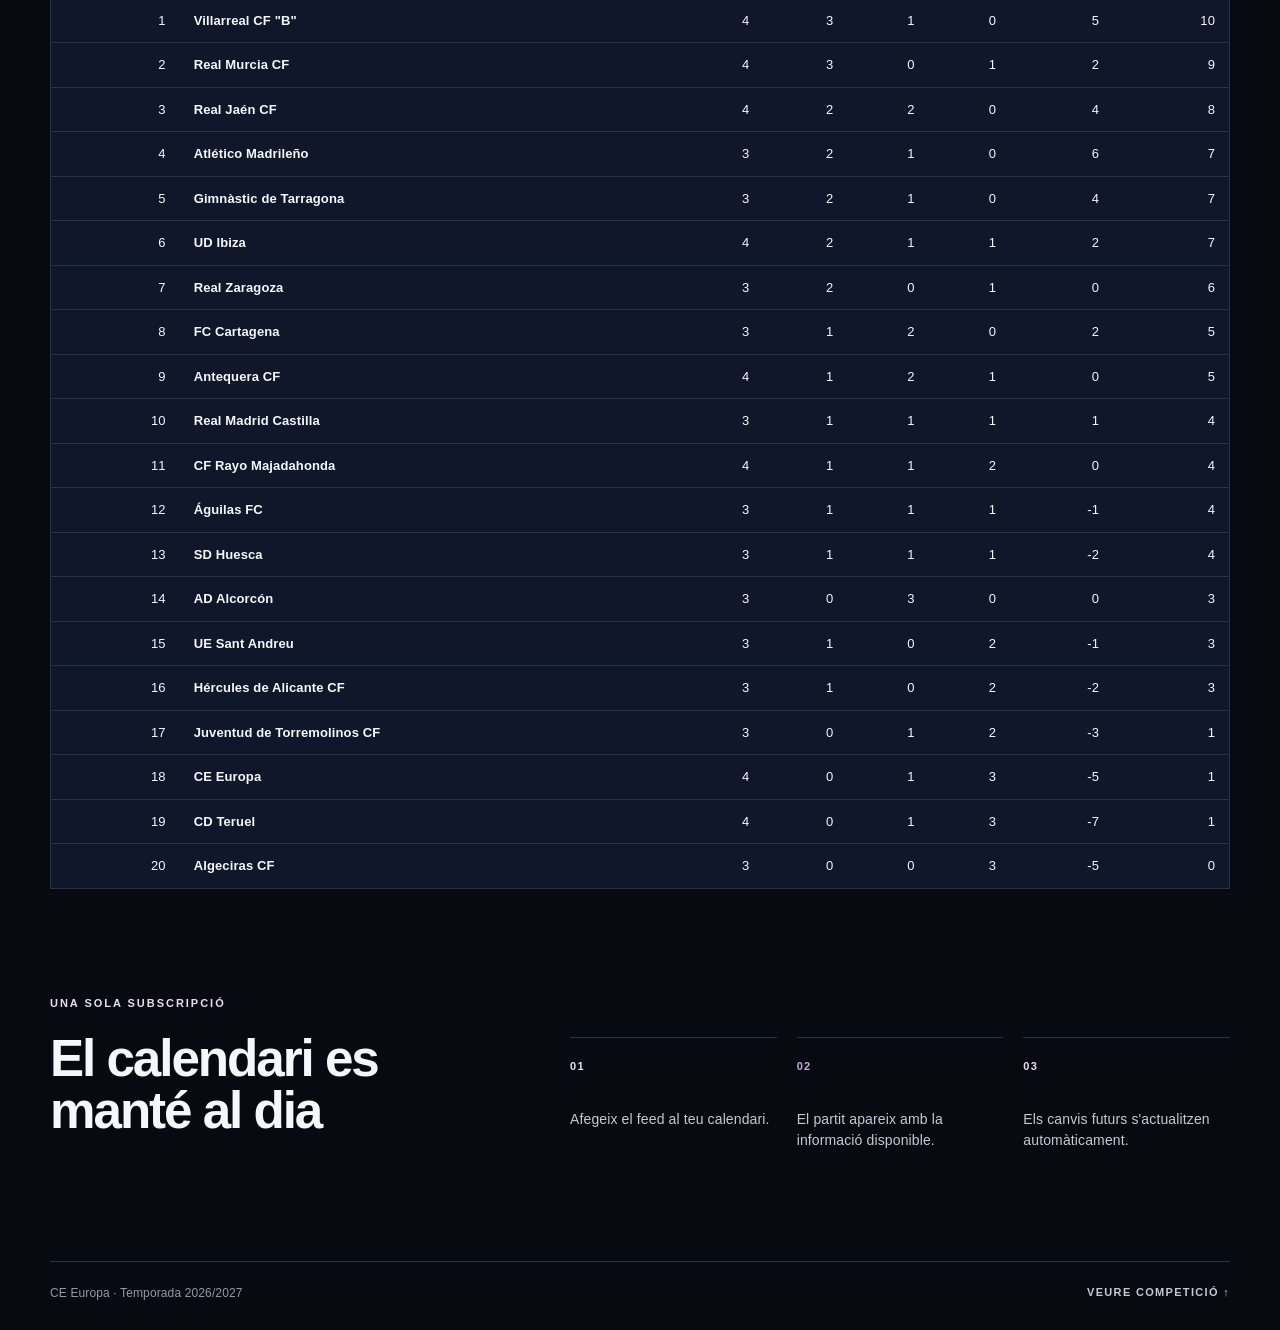
==== commit ed68716a: "fix: publish Nou Sardenya and Android standings" ====
--- a/public/index.html
+++ b/public/index.html
@@ -15,7 +15,7 @@
         <img class="brand-shield" src="./assets/Europa.png" alt="" width="44" height="40" />
         <span class="wordmark-copy"><strong>CE EUROPA</strong><small>Calendari no oficial de la temporada</small></span>
       </a>
-      <a class="header-link" href="#competicions">Competició</a>
+      <a class="header-link" href="#classificacio">Classificació</a>
     </header>
 
     <main>
@@ -48,6 +48,20 @@
         </div>
       </section>
 
+      <section class="competition-section standings-section" id="classificacio" aria-labelledby="standings-title">
+        <div class="section-heading">
+          <p class="eyebrow">SITUACIÓ ACTUAL</p>
+          <h2 id="standings-title">Classificació</h2>
+          <p id="standings-status" role="status" aria-live="polite">Carregant la classificació oficial…</p>
+        </div>
+        <div class="standings-table-wrap">
+          <table class="standings-table" id="standings-table">
+            <thead><tr><th scope="col">Pos.</th><th scope="col">Equip</th><th scope="col">PJ</th><th scope="col">G</th><th scope="col">E</th><th scope="col">P</th><th scope="col">DG</th><th scope="col">Pts</th></tr></thead>
+            <tbody id="standings-body"></tbody>
+          </table>
+        </div>
+      </section>
+
       <section class="how-section" aria-labelledby="how-title">
         <div class="section-heading compact-heading"><p class="eyebrow">UNA SOLA SUBSCRIPCIÓ</p><h2 id="how-title">El calendari es manté al dia</h2></div>
         <div class="steps-grid">
@@ -68,7 +82,7 @@
         <p class="modal-intro">Feed HTTPS: els horaris, ajornaments i resultats es mantindran actualitzats automàticament. Actualització automàtica cada 24 hores.</p>
         <div class="subscription-options">
           <article class="subscription-option"><span class="option-kicker">01 · APPLE</span><h3>Apple Calendar</h3><p>Afegeix el calendari de subscripció amb aquest enllaç.</p><a class="button button-primary subscription-action" id="apple-link" href="#"><span class="subscription-action-content">OBRE AMB APPLE CALENDAR <span aria-hidden="true">↗</span></span></a></article>
-          <article class="subscription-option"><span class="option-kicker">02 · GOOGLE</span><h3>Google Calendar</h3><p>Des d'un ordinador, obre Google Calendar i afegeix el calendari des d'URL.</p><a class="button button-primary subscription-action" href="https://calendar.google.com/calendar/" target="_blank" rel="noopener"><span class="subscription-action-content">OBRE AMB GOOGLE CALENDAR <span aria-hidden="true">↗</span></span></a><ol><li>Ves a Altres calendaris → + → Des d'URL.</li><li>Enganxa aquest enllaç.</li><li>Confirma l'addició del calendari.</li></ol><details class="android-help"><summary>Si no apareix a Android</summary><p>Obre Google Calendar al mòbil → Configuració → selecciona el teu compte de Google → Mostra'n més → <span id="android-calendar-name">Calendari CE Europa 2026/27</span> → activa Sincronitza.</p></details></article>
+          <article class="subscription-option"><span class="option-kicker">02 · GOOGLE</span><h3>Google Calendar</h3><p>Des d'un ordinador, obre Google Calendar i afegeix el calendari des d'URL.</p><a class="button button-primary subscription-action" href="https://calendar.google.com/calendar/" target="_blank" rel="noopener"><span class="subscription-action-content">OBRE AMB GOOGLE CALENDAR <span aria-hidden="true">↗</span></span></a><ol><li>Ves a Altres calendaris → + → Des d'URL.</li><li>Enganxa aquest enllaç.</li><li>Confirma l'addició del calendari.</li></ol><details class="android-help" open><summary>Android: activa la sincronització</summary><p>La subscripció per URL s'ha de crear des del navegador d'ordinador, no des de l'app Android. Després, al mòbil, obre Google Calendar → Configuració → selecciona el teu compte → Mostra'n més → <span id="android-calendar-name">Calendari CE Europa 2026/27</span> → activa Sincronitza.</p></details></article>
         </div>
         <div class="feed-box"><span class="feed-label">ENLLAÇ DIRECTE DEL CALENDARI</span><code id="feed-url">Calculant l'enllaç…</code><button class="button button-secondary" type="button" id="copy-feed">COPIA L'ENLLAÇ</button><p class="copy-feedback" id="copy-feedback" role="status" aria-live="polite"></p></div>
         <p class="modal-note">No és una descàrrega. És una subscripció que es refresca segons el calendari de cada servei.</p>
--- a/public/styles.css
+++ b/public/styles.css
@@ -293,6 +293,43 @@
 
 .competition-card p { margin: 0; color: var(--muted); font-size: 14px; }
 
+.standings-section { padding-top: 0; }
+
+.standings-table-wrap {
+  overflow-x: auto;
+  border: 1px solid var(--line);
+  background: var(--panel);
+}
+
+.standings-table {
+  width: 100%;
+  min-width: 620px;
+  border-collapse: collapse;
+  font-size: 13px;
+}
+
+.standings-table th,
+.standings-table td {
+  border-bottom: 1px solid var(--line);
+  padding: 12px 14px;
+  text-align: right;
+  white-space: nowrap;
+}
+
+.standings-table th {
+  color: var(--blau-light);
+  font-size: 10px;
+  font-weight: 800;
+  letter-spacing: .12em;
+  text-transform: uppercase;
+}
+
+.standings-table th:nth-child(2),
+.standings-table td:nth-child(2) { text-align: left; }
+
+.standings-table tbody tr:last-child td { border-bottom: 0; }
+.standings-table .standing-team { color: var(--ink); font-weight: 600; }
+
 .how-section {
   display: grid;
   grid-template-columns: .8fr 1.2fr;
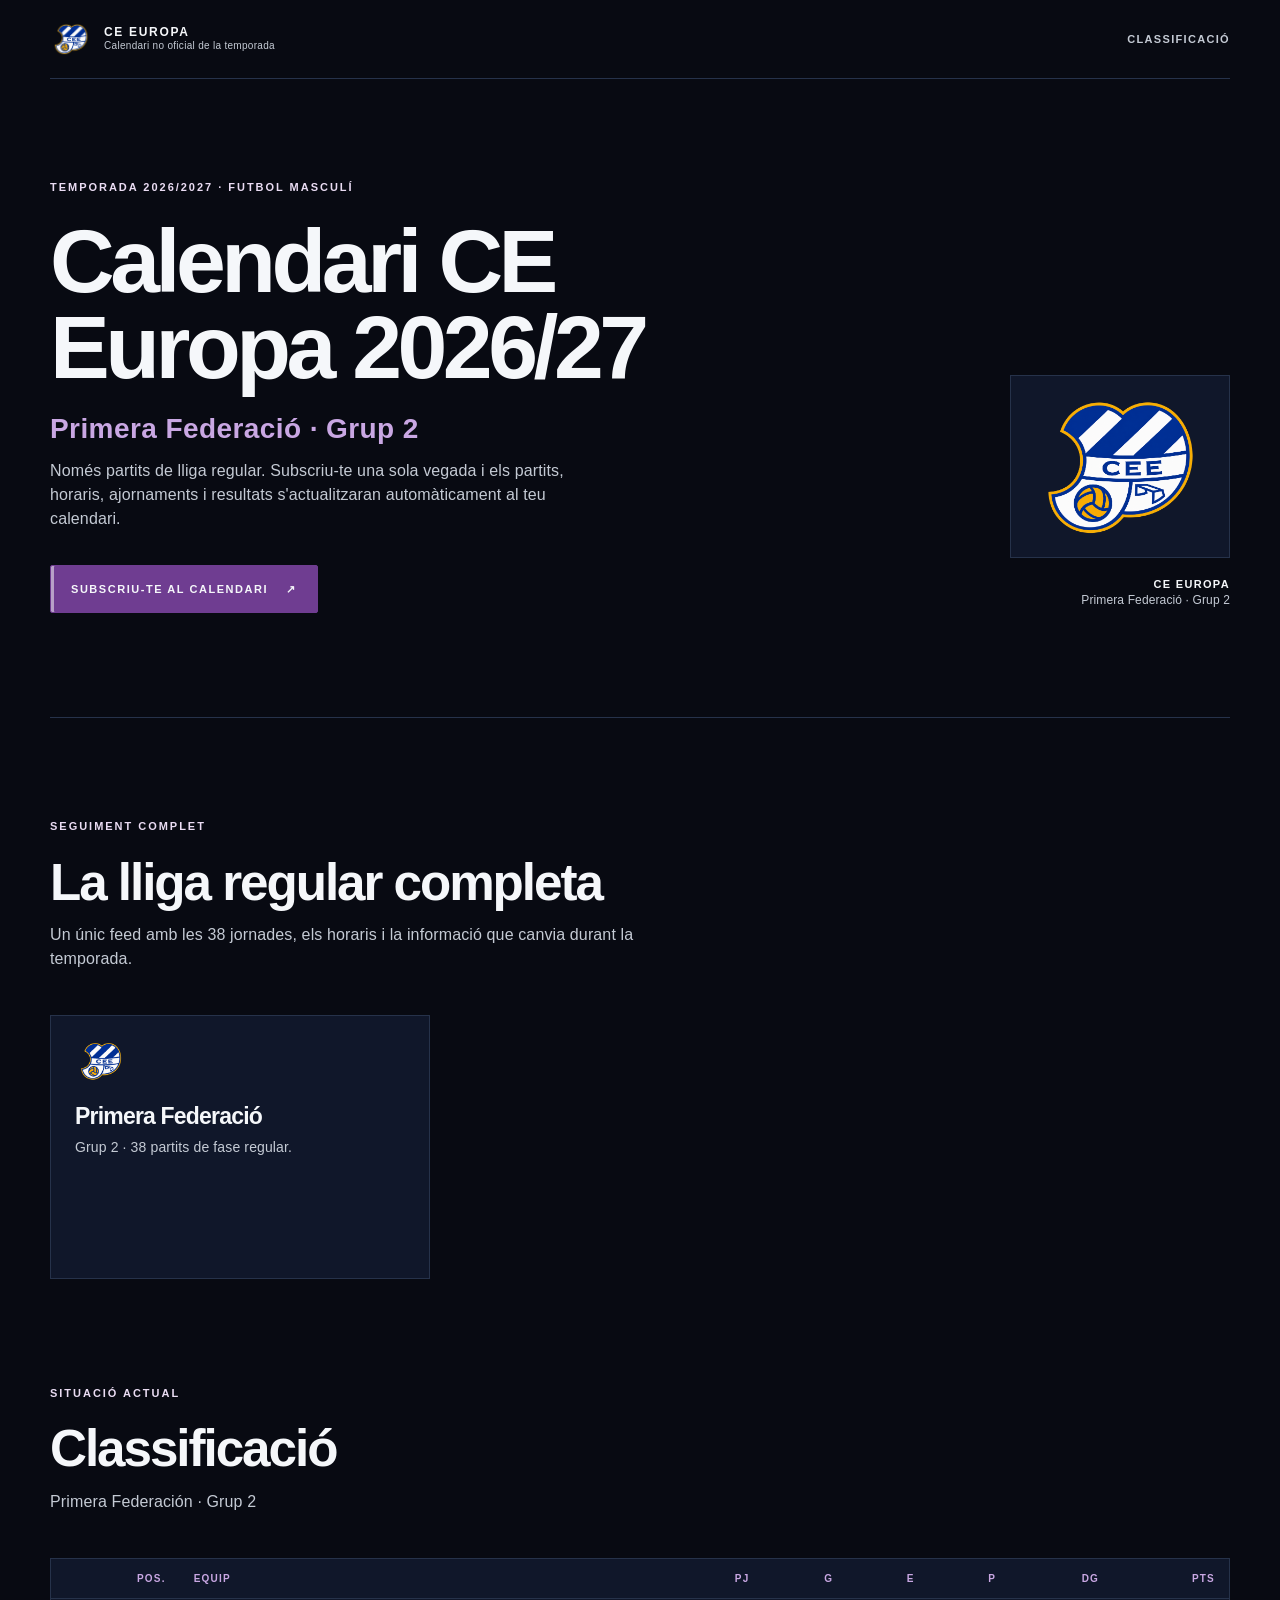
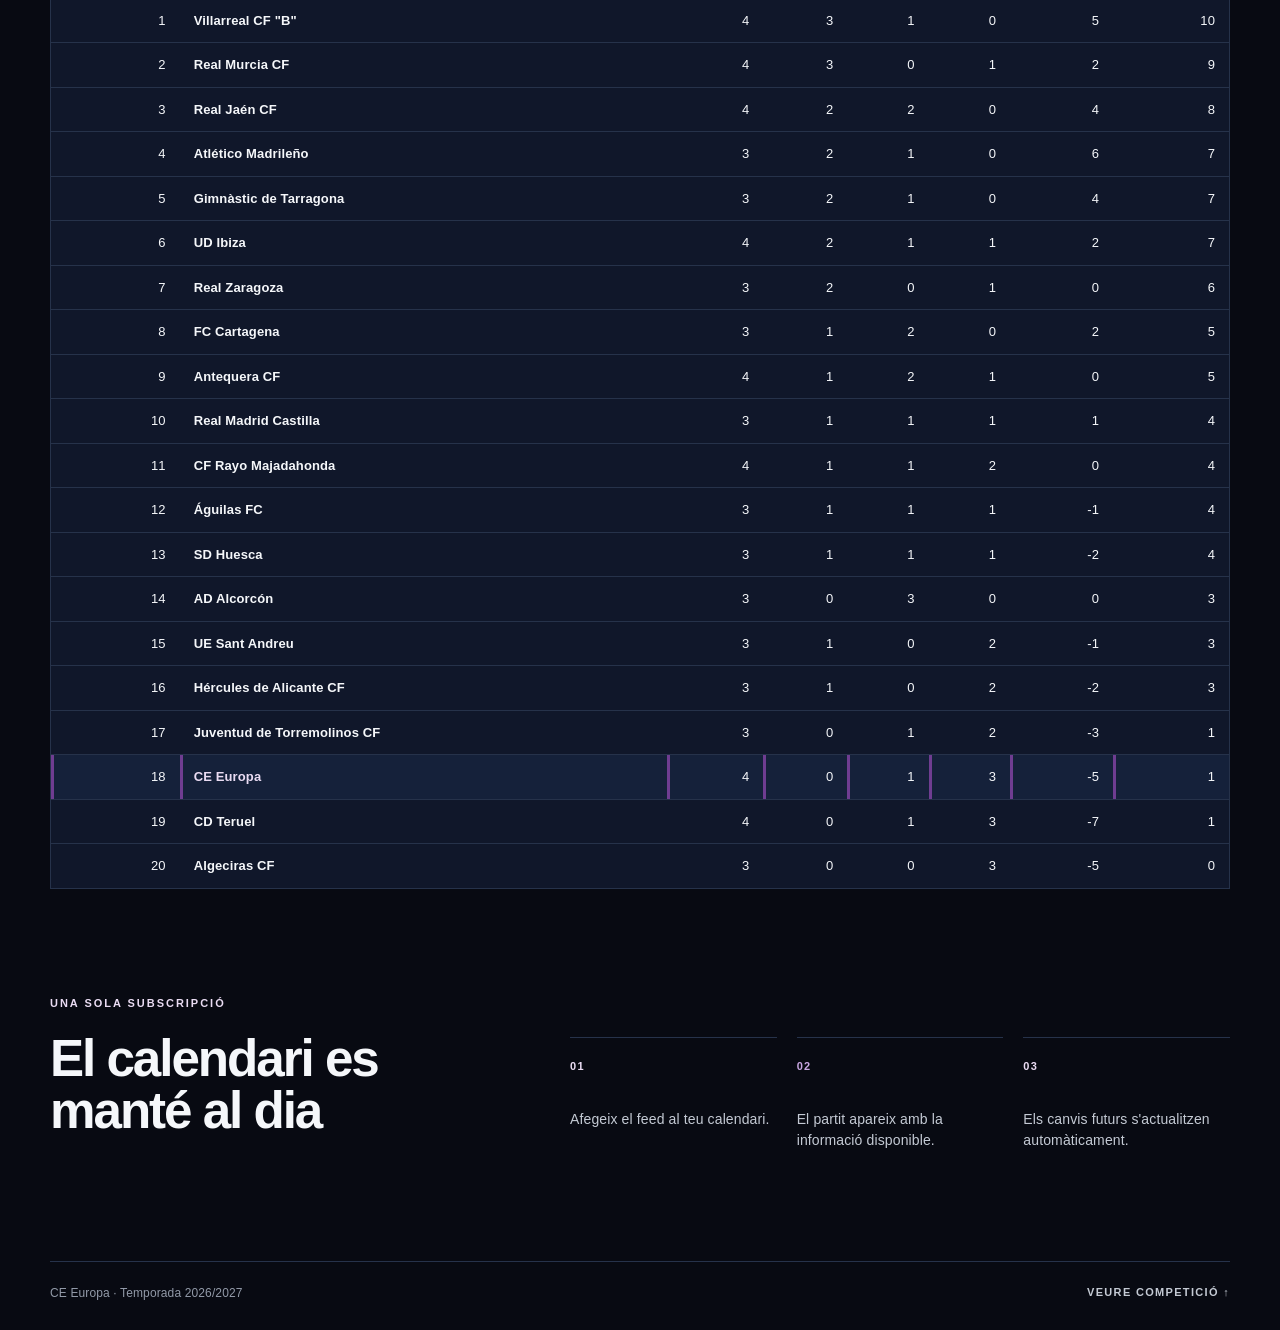
==== commit 3a4d7bae: "fix: cache-bust frontend assets on GitHub Pages" ====
--- a/public/index.html
+++ b/public/index.html
@@ -7,7 +7,7 @@
     <meta name="description" content="Calendari públic del CE Europa a Primera Federació 2026/27, Grup 2." />
     <title>Calendari CE Europa 2026/27</title>
     <link rel="icon" href="./favicon.svg" type="image/svg+xml" />
-    <link rel="stylesheet" href="./styles.css" />
+    <link rel="stylesheet" href="./styles.css?v=5fe0c9f6fe5d" />
   </head>
   <body>
     <header class="site-header">
@@ -88,6 +88,6 @@
         <p class="modal-note">No és una descàrrega. És una subscripció que es refresca segons el calendari de cada servei.</p>
       </div>
     </dialog>
-    <script src="./app.js"></script>
+    <script src="./app.js?v=2f8af45c3bc3"></script>
   </body>
 </html>
--- a/public/styles.css
+++ b/public/styles.css
@@ -293,18 +293,41 @@
 
 .competition-card p { margin: 0; color: var(--muted); font-size: 14px; }
 
-.standings-section { padding-top: 0; }
+.standings-section { padding-top: 0; scroll-margin-top: 16px; }
 
 .standings-table-wrap {
+  position: relative;
+  width: 100%;
+  max-width: 100%;
   overflow-x: auto;
+  overflow-y: hidden;
+  overscroll-behavior-x: contain;
+  -webkit-overflow-scrolling: touch;
   border: 1px solid var(--line);
   background: var(--panel);
+  scrollbar-width: thin;
+  scrollbar-color: var(--blau-light) var(--panel-strong);
+}
+
+/* Make horizontal overflow obvious on Chrome Android (overlay scrollbars). */
+.standings-table-wrap::-webkit-scrollbar {
+  height: 8px;
+}
+
+.standings-table-wrap::-webkit-scrollbar-track {
+  background: var(--panel-strong);
+}
+
+.standings-table-wrap::-webkit-scrollbar-thumb {
+  background: var(--blau-light);
+  border-radius: 999px;
 }
 
 .standings-table {
-  width: 100%;
-  min-width: 620px;
-  border-collapse: collapse;
+  width: max-content;
+  min-width: 100%;
+  border-collapse: separate;
+  border-spacing: 0;
   font-size: 13px;
 }
 
@@ -314,6 +337,7 @@
   padding: 12px 14px;
   text-align: right;
   white-space: nowrap;
+  background: var(--panel);
 }
 
 .standings-table th {
@@ -329,6 +353,79 @@
 
 .standings-table tbody tr:last-child td { border-bottom: 0; }
 .standings-table .standing-team { color: var(--ink); font-weight: 600; }
+
+.standings-table tr.is-europa th,
+.standings-table tr.is-europa td {
+  background: var(--panel-strong);
+  box-shadow: inset 3px 0 0 var(--blau);
+}
+
+.standings-table tr.is-europa .standing-team {
+  color: var(--grana-bright);
+}
+
+@media (max-width: 768px) {
+  .standings-table {
+    min-width: 620px;
+    font-size: 12px;
+  }
+
+  .standings-table th,
+  .standings-table td {
+    padding: 10px 11px;
+  }
+
+  /* Keep identity columns readable while scrolling stats on Android Chrome. */
+  .standings-table th:nth-child(1),
+  .standings-table td:nth-child(1) {
+    position: sticky;
+    left: 0;
+    z-index: 2;
+    width: 3rem;
+    min-width: 3rem;
+    max-width: 3rem;
+    box-sizing: border-box;
+  }
+
+  .standings-table th:nth-child(2),
+  .standings-table td:nth-child(2) {
+    position: sticky;
+    left: 3rem;
+    z-index: 2;
+    width: 9.5rem;
+    min-width: 9.5rem;
+    max-width: 9.5rem;
+    overflow: hidden;
+    text-overflow: ellipsis;
+    box-shadow: 6px 0 10px -8px rgba(0, 0, 0, .55);
+  }
+
+  .standings-table tr.is-europa th:nth-child(1),
+  .standings-table tr.is-europa td:nth-child(1),
+  .standings-table tr.is-europa th:nth-child(2),
+  .standings-table tr.is-europa td:nth-child(2) {
+    background: var(--panel-strong);
+  }
+}
+
+@media (max-width: 430px) {
+  .standings-table {
+    min-width: 560px;
+    font-size: 12px;
+  }
+
+  .standings-table th,
+  .standings-table td {
+    padding: 9px 9px;
+  }
+
+  .standings-table th:nth-child(2),
+  .standings-table td:nth-child(2) {
+    width: 8.25rem;
+    min-width: 8.25rem;
+    max-width: 8.25rem;
+  }
+}
 
 .how-section {
   display: grid;
@@ -502,7 +599,12 @@
   .brand-shield { flex-basis: 38px; width: 38px; height: 35px; }
   .wordmark-copy strong { font-size: 11px; letter-spacing: .11em; }
   .wordmark-copy small { font-size: 9px; }
-  .header-link { display: none; }
+  .header-link {
+    flex: 0 0 auto;
+    font-size: 10px;
+    letter-spacing: .08em;
+    white-space: nowrap;
+  }
 
   .hero { display: block; min-height: 0; padding: 76px 0 78px; }
   h1 { font-size: clamp(2.75rem, 14vw, 4.5rem); }
